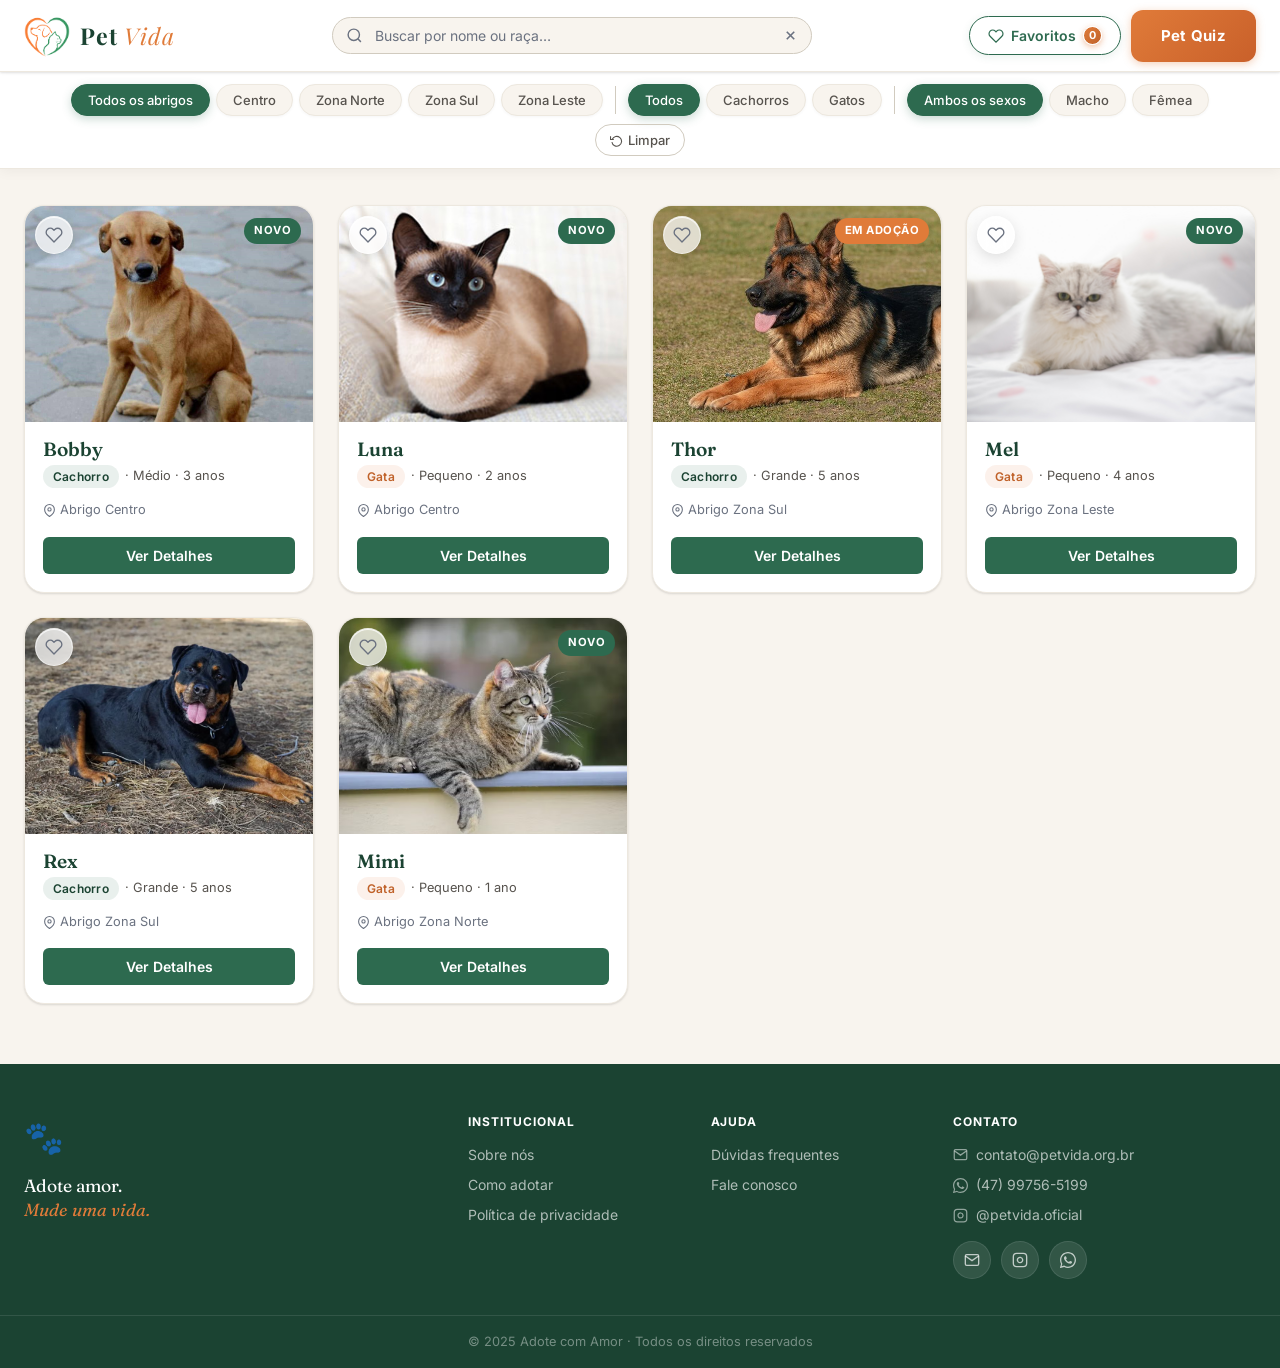
==== html/adocao.html @ cd633ea8 "Atualizações e melhorias" ====
<!DOCTYPE html>
<html lang="pt-BR">
<head>
  <meta charset="UTF-8">
  <meta name="viewport" content="width=device-width, initial-scale=1.0">
  <title>Adote com Amor — Pets disponíveis para adoção</title>
  <meta name="description" content="Encontre seu novo melhor amigo! Adote cães e gatos de todas as idades e raças. Transforme vidas com adoção responsável.">
  <meta name="keywords" content="adoção de pets, cachorros para adoção, gatos para adoção, adoção responsável, pet vida">
  <link rel="preconnect" href="https://fonts.googleapis.com">
  <link rel="preconnect" href="https://fonts.gstatic.com" crossorigin>
  <!-- [ALTERADO #1] Adicionada Playfair Display para o texto "Pet Vida" no header -->
  <link href="https://fonts.googleapis.com/css2?family=Fraunces:ital,wght@0,400;0,600;1,400&family=Inter:wght@400;500;600&family=Playfair+Display:ital,wght@0,400;0,700;1,400&display=swap" rel="stylesheet">
  <link rel="stylesheet" href="../css/adocao.css">
</head>
<body>

  <!-- ===== HEADER ===== -->
  <!-- [ALTERADO #1] Logo centralizada com texto "Pet Vida" em Playfair Display -->
  <header role="banner">
    <div class="header-inner">

      <!-- Logo + texto Pet Vida — bloco coeso centralizado -->
      <a href="index.html" class="logo" aria-label="Página inicial">
        <img src="../img/logo_petvida.png" alt="Pet Vida" class="logo-img">
        <!-- [ALTERADO #1] Texto Pet Vida com Playfair Display -->
        <span class="logo-text">Pet <em>Vida</em></span>
      </a>

      <!-- Campo de busca centralizado na navbar -->
      <div class="nav-busca-wrapper">
        <div class="nav-busca-inner">
          <label for="busca-pet" class="sr-only">Buscar pets por nome ou raça</label>
          <svg class="busca-icone" aria-hidden="true" viewBox="0 0 24 24" fill="none" stroke="currentColor" stroke-width="2"><circle cx="11" cy="11" r="8"/><line x1="21" y1="21" x2="16.65" y2="16.65"/></svg>
          <input type="search" id="busca-pet" placeholder="Buscar por nome ou raça…" autocomplete="off">
          <button class="busca-limpar" id="busca-limpar" aria-label="Limpar busca" hidden>
            <svg viewBox="0 0 24 24" fill="none" stroke="currentColor" stroke-width="2.5"><line x1="18" y1="6" x2="6" y2="18"/><line x1="6" y1="6" x2="18" y2="18"/></svg>
          </button>
        </div>
      </div>

      <!-- Botão hamburguer mobile -->
      <button class="nav-toggle" id="nav-toggle" aria-label="Abrir menu" aria-expanded="false" aria-controls="nav-acoes">
        <span></span><span></span><span></span>
      </button>

      <!-- Ações da nav -->
      <div class="nav-acoes" id="nav-acoes">
        <!-- [ALTERADO #4] Botão Favoritos agora é toggle inline (sem sidebar)
             [ALTERADO #7] Visual redesenhado: pill arredondada, sombra suave, hover com gradiente e badge com animação de "pop" -->
        <button class="btn-favoritos" id="btn-favoritos" aria-label="Mostrar apenas favoritos" aria-pressed="false">
          <!-- [ALTERADO #3] Ícone SVG moderno de coração -->
          <svg class="fav-icon-nav" aria-hidden="true" viewBox="0 0 24 24" fill="none" stroke="currentColor" stroke-width="1.8">
            <path d="M20.84 4.61a5.5 5.5 0 0 0-7.78 0L12 5.67l-1.06-1.06a5.5 5.5 0 0 0-7.78 7.78l1.06 1.06L12 21.23l7.78-7.78 1.06-1.06a5.5 5.5 0 0 0 0-7.78z"/>
          </svg>
          <span>Favoritos</span>
          <span class="favoritos-count" id="favoritos-count" hidden>0</span>
        </button>

        <!-- [ALTERADO #5] Botão Pet Quiz: sem ícone, mais "gordinho", agora é um link para quiz.html -->
        <a href="quiz.html" class="btn-cta" aria-label="Pet Quiz">
          Pet Quiz
        </a>
      </div>

    </div>
  </header>

  <!-- ===== BARRA DE FILTROS HORIZONTAL ===== -->
  <!-- [ALTERADO #2] Filtros completamente redesenhados — sem emojis, com ícones SVG e novos filtros Macho/Fêmea -->
  <div class="filtros-bar" id="filtros-bar" role="region" aria-label="Filtros de busca">
    <div class="filtros-bar-inner">

      <!-- Filtros por abrigo -->
      <div class="filtros-grupo" role="group" aria-label="Filtrar por abrigo">
        <button data-filtro-abrigo="todos" class="filtro-pill filtro-ativo" id="filtro-todos">
          Todos os abrigos
        </button>
        <button data-filtro-abrigo="centro" class="filtro-pill" id="filtro-centro">Centro</button>
        <button data-filtro-abrigo="norte" class="filtro-pill" id="filtro-norte">Zona Norte</button>
        <button data-filtro-abrigo="sul" class="filtro-pill" id="filtro-sul">Zona Sul</button>
        <button data-filtro-abrigo="leste" class="filtro-pill" id="filtro-leste">Zona Leste</button>
      </div>

      <!-- Separador -->
      <div class="filtros-separador" aria-hidden="true"></div>

      <!-- Filtros por tipo — [ALTERADO #2] sem emojis, ícones SVG -->
      <div class="filtros-grupo" role="group" aria-label="Filtrar por tipo de pet">
        <button data-filtro-tipo="todos" class="filtro-pill filtro-ativo" id="filtro-tipo-todos">
          Todos
        </button>
        <button data-filtro-tipo="cachorro" class="filtro-pill" id="filtro-cachorro">
          Cachorros
        </button>
        <button data-filtro-tipo="gato" class="filtro-pill" id="filtro-gato">
          Gatos
        </button>
      </div>

      <!-- Separador -->
      <div class="filtros-separador" aria-hidden="true"></div>

      <!-- [ALTERADO #2] Novos filtros: Macho e Fêmea -->
      <div class="filtros-grupo" role="group" aria-label="Filtrar por sexo">
        <button data-filtro-sexo="todos" class="filtro-pill filtro-pill--sexo filtro-ativo" id="filtro-sexo-todos">
          Ambos os sexos
        </button>
        <button data-filtro-sexo="macho" class="filtro-pill filtro-pill--sexo" id="filtro-macho">
          Macho
        </button>
        <button data-filtro-sexo="femea" class="filtro-pill filtro-pill--sexo" id="filtro-femea">
          Fêmea
        </button>
      </div>

      <!-- Botão limpar filtros -->
      <button class="filtro-limpar" id="btn-limpar-filtros" aria-label="Limpar todos os filtros">
        <svg viewBox="0 0 24 24" fill="none" stroke="currentColor" stroke-width="2"><polyline points="1 4 1 10 7 10"/><path d="M3.51 15a9 9 0 1 0 .49-4.87"/></svg>
        Limpar
      </button>

    </div>
  </div>

  <!-- ===== OVERLAY (para modal favoritos) — [ALTERADO #4] overlay não é mais usado para sidebar, mantido apenas por compatibilidade ===== -->
  <div class="overlay" id="overlay" role="presentation"></div>

  <!-- [ALTERADO #4] Modal de favoritos (sidebar) REMOVIDA da interface principal.
       O painel lateral foi mantido no HTML mas desativado visualmente — 
       o toggle agora filtra inline na grade principal. -->
  <div class="modal-favoritos" id="modal-favoritos" aria-label="Meus favoritos" aria-hidden="true" role="dialog" style="display:none">
    <div class="modal-fav-header">
      <h2>❤️ Meus Favoritos</h2>
      <button class="modal-fav-fechar" id="modal-fav-fechar" aria-label="Fechar painel de favoritos">
        <svg viewBox="0 0 24 24" fill="none" stroke="currentColor" stroke-width="2.5"><line x1="18" y1="6" x2="6" y2="18"/><line x1="6" y1="6" x2="18" y2="18"/></svg>
      </button>
    </div>
    <div class="modal-fav-body" id="modal-fav-body"></div>
    <div class="modal-fav-vazio" id="modal-fav-vazio" hidden>
      <div class="modal-fav-vazio-icone" aria-hidden="true">🐾</div>
      <p>Você ainda não adicionou nenhum pet aos favoritos.</p>
    </div>
  </div>

  <!-- ===== MAIN CONTENT ===== -->
  <main class="conteudo-principal" id="conteudo-principal" role="main">

    <!-- Lista de pets -->
    <div id="lista-pets">
      <div class="pets-container">

        <div class="sem-resultados" aria-live="polite">
          <div class="sem-resultados-icone" aria-hidden="true">🐾</div>
          <h2>Nenhum pet encontrado</h2>
          <p>Tente ajustar os filtros ou a busca.</p>
          <button class="btn-mostrar-todos" id="btn-mostrar-todos">Mostrar todos</button>
        </div>

        <!-- ===== PET: Bobby ===== -->
        <article
            class="pet-card cachorro centro"
            data-id="bobby_centro"
            data-nome="Bobby"
            data-tipo="Cachorro"
            data-raca="Vira-lata Caramelo"
            data-sexo="Macho"
            data-peso="12,5 kg"
            data-altura="45 cm"
            data-idade="3 anos"
            data-porte="Médio"
            data-vacinado="V8, Antirrábica, Vermífugo"
            data-castrado="Sim"
            data-deficiencia="Nenhuma"
            data-abrigo="centro"
            data-status="Disponível"
            data-descricao="Bobby é um cão cheio de energia e amor para dar. Adora brincar no parque e é muito companheiro. Ideal para famílias ativas!"
            data-fotos='["../static/Vira-lata-caramelo.jpg","../static/caramelo2.jpeg","../static/caramelo3.jpg"]'>
          <div class="card-img-wrapper">
            <div class="card-img-loader" aria-hidden="true"></div>
            <img src="../static/Vira-lata-caramelo.jpg" alt="Bobby, Vira-lata Caramelo" loading="lazy">
            <span class="badge novo">Novo</span>
            <!-- [ALTERADO #3] Botão coração com SVG moderno e efeito glassmorphism -->
            <button class="btn-fav-card" aria-label="Favoritar Bobby" data-id="bobby_centro">
              <svg class="heart-svg" viewBox="0 0 24 24" fill="none" stroke="currentColor" stroke-width="1.8" stroke-linecap="round" stroke-linejoin="round">
                <path d="M20.84 4.61a5.5 5.5 0 0 0-7.78 0L12 5.67l-1.06-1.06a5.5 5.5 0 0 0-7.78 7.78l1.06 1.06L12 21.23l7.78-7.78 1.06-1.06a5.5 5.5 0 0 0 0-7.78z"/>
              </svg>
            </button>
          </div>
          <div class="card-body">
            <h3 class="pet-nome">Bobby</h3>
            <p class="pet-info"><span class="tag-tipo tag-cachorro">Cachorro</span> · Médio · 3 anos</p>
            <p class="pet-localizacao">
              <svg aria-hidden="true" viewBox="0 0 24 24" fill="none" stroke="currentColor" stroke-width="2"><path d="M21 10c0 7-9 13-9 13s-9-6-9-13a9 9 0 0 1 18 0z"/><circle cx="12" cy="10" r="3"/></svg>
              Abrigo Centro
            </p>
            <button class="btn-detalhes" aria-label="Ver detalhes de Bobby">Ver Detalhes</button>
          </div>
        </article>

        <!-- ===== PET: Luna ===== -->
        <article
            class="pet-card gato centro"
            data-id="luna_centro"
            data-nome="Luna"
            data-tipo="Gata"
            data-raca="Siamês"
            data-sexo="Fêmea"
            data-peso="3,8 kg"
            data-altura="22 cm"
            data-idade="2 anos"
            data-porte="Pequeno"
            data-vacinado="V3, Antirrábica"
            data-castrado="Sim"
            data-deficiencia="Cegueira parcial no olho esquerdo"
            data-abrigo="centro"
            data-status="Disponível"
            data-descricao="Luna é uma gatinha tranquila e carinhosa, perfeita para apartamentos. Apesar da deficiência visual, adaptou-se muito bem e é extremamente independente."
            data-fotos='["../static/siames.jpg","../static/siames2.jpg","../static/Gato-siames-3.jpg"]'>
          <div class="card-img-wrapper">
            <div class="card-img-loader" aria-hidden="true"></div>
            <img src="../static/siames.jpg" alt="Luna, gata Siamês" loading="lazy">
            <span class="badge novo">Novo</span>
            <button class="btn-fav-card" aria-label="Favoritar Luna" data-id="luna_centro">
              <svg class="heart-svg" viewBox="0 0 24 24" fill="none" stroke="currentColor" stroke-width="1.8" stroke-linecap="round" stroke-linejoin="round">
                <path d="M20.84 4.61a5.5 5.5 0 0 0-7.78 0L12 5.67l-1.06-1.06a5.5 5.5 0 0 0-7.78 7.78l1.06 1.06L12 21.23l7.78-7.78 1.06-1.06a5.5 5.5 0 0 0 0-7.78z"/>
              </svg>
            </button>
          </div>
          <div class="card-body">
            <h3 class="pet-nome">Luna</h3>
            <p class="pet-info"><span class="tag-tipo tag-gato">Gata</span> · Pequeno · 2 anos</p>
            <p class="pet-localizacao">
              <svg aria-hidden="true" viewBox="0 0 24 24" fill="none" stroke="currentColor" stroke-width="2"><path d="M21 10c0 7-9 13-9 13s-9-6-9-13a9 9 0 0 1 18 0z"/><circle cx="12" cy="10" r="3"/></svg>
              Abrigo Centro
            </p>
            <button class="btn-detalhes" aria-label="Ver detalhes de Luna">Ver Detalhes</button>
          </div>
        </article>

        <!-- ===== PET: Thor ===== -->
        <article
            class="pet-card cachorro sul"
            data-id="thor_sul"
            data-nome="Thor"
            data-tipo="Cachorro"
            data-raca="Pastor Alemão"
            data-sexo="Macho"
            data-peso="28,0 kg"
            data-altura="60 cm"
            data-idade="5 anos"
            data-porte="Grande"
            data-vacinado="V10, Antirrábica, Giárdia"
            data-castrado="Sim"
            data-deficiencia="Problema auditivo leve"
            data-abrigo="sul"
            data-status="Em processo de adoção"
            data-descricao="Thor é leal, protetor e muito inteligente. Já conhece comandos básicos e adora atividades que desafiem sua mente. Ótimo para quem busca um companheiro fiel."
            data-fotos='["../static/pastor1.jpg","../static/pastor2.jpg","../static/pastor3.jpg"]'>
          <div class="card-img-wrapper">
            <div class="card-img-loader" aria-hidden="true"></div>
            <img src="../static/pastor1.jpg" alt="Thor, Pastor Alemão" loading="lazy">
            <span class="badge urgente">Em adoção</span>
            <button class="btn-fav-card" aria-label="Favoritar Thor" data-id="thor_sul">
              <svg class="heart-svg" viewBox="0 0 24 24" fill="none" stroke="currentColor" stroke-width="1.8" stroke-linecap="round" stroke-linejoin="round">
                <path d="M20.84 4.61a5.5 5.5 0 0 0-7.78 0L12 5.67l-1.06-1.06a5.5 5.5 0 0 0-7.78 7.78l1.06 1.06L12 21.23l7.78-7.78 1.06-1.06a5.5 5.5 0 0 0 0-7.78z"/>
              </svg>
            </button>
          </div>
          <div class="card-body">
            <h3 class="pet-nome">Thor</h3>
            <p class="pet-info"><span class="tag-tipo tag-cachorro">Cachorro</span> · Grande · 5 anos</p>
            <p class="pet-localizacao">
              <svg aria-hidden="true" viewBox="0 0 24 24" fill="none" stroke="currentColor" stroke-width="2"><path d="M21 10c0 7-9 13-9 13s-9-6-9-13a9 9 0 0 1 18 0z"/><circle cx="12" cy="10" r="3"/></svg>
              Abrigo Zona Sul
            </p>
            <button class="btn-detalhes" aria-label="Ver detalhes de Thor">Ver Detalhes</button>
          </div>
        </article>

        <!-- ===== PET: Mel ===== -->
        <article
            class="pet-card gato leste"
            data-id="mel_leste"
            data-nome="Mel"
            data-tipo="Gata"
            data-raca="Persa"
            data-sexo="Fêmea"
            data-peso="4,2 kg"
            data-altura="20 cm"
            data-idade="4 anos"
            data-porte="Pequeno"
            data-vacinado="V4, Antirrábica"
            data-castrado="Sim"
            data-deficiencia="Nenhuma"
            data-abrigo="leste"
            data-status="Disponível"
            data-descricao="Mel é uma gata tranquila e elegante, que adora carinho e sonecas aconchegantes. Ideal para um lar calmo e amoroso."
            data-fotos='["../static/persa1.jpg","../static/persa2.jpg","../static/persa3.jpg"]'>
          <div class="card-img-wrapper">
            <div class="card-img-loader" aria-hidden="true"></div>
            <img src="../static/persa1.jpg" alt="Mel, gata Persa" loading="lazy">
            <span class="badge novo">Novo</span>
            <button class="btn-fav-card" aria-label="Favoritar Mel" data-id="mel_leste">
              <svg class="heart-svg" viewBox="0 0 24 24" fill="none" stroke="currentColor" stroke-width="1.8" stroke-linecap="round" stroke-linejoin="round">
                <path d="M20.84 4.61a5.5 5.5 0 0 0-7.78 0L12 5.67l-1.06-1.06a5.5 5.5 0 0 0-7.78 7.78l1.06 1.06L12 21.23l7.78-7.78 1.06-1.06a5.5 5.5 0 0 0 0-7.78z"/>
              </svg>
            </button>
          </div>
          <div class="card-body">
            <h3 class="pet-nome">Mel</h3>
            <p class="pet-info"><span class="tag-tipo tag-gato">Gata</span> · Pequeno · 4 anos</p>
            <p class="pet-localizacao">
              <svg aria-hidden="true" viewBox="0 0 24 24" fill="none" stroke="currentColor" stroke-width="2"><path d="M21 10c0 7-9 13-9 13s-9-6-9-13a9 9 0 0 1 18 0z"/><circle cx="12" cy="10" r="3"/></svg>
              Abrigo Zona Leste
            </p>
            <button class="btn-detalhes" aria-label="Ver detalhes de Mel">Ver Detalhes</button>
          </div>
        </article>

        <!-- ===== PET: Rex ===== -->
        <article
            class="pet-card cachorro sul"
            data-id="rex_sul"
            data-nome="Rex"
            data-tipo="Cachorro"
            data-raca="Rottweiler"
            data-sexo="Macho"
            data-peso="38,5 kg"
            data-altura="65 cm"
            data-idade="5 anos"
            data-porte="Grande"
            data-vacinado="V10, Antirrábica, Giárdia"
            data-castrado="Sim"
            data-deficiencia="Nenhuma"
            data-abrigo="sul"
            data-status="Disponível"
            data-descricao="Rex é um gigante com coração de ouro! Protetor e muito leal, foi adestrado e tem ótimo comportamento. Ideal para quem busca um companheiro confiável e amoroso."
            data-fotos='["../static/Rottweiler.jpg.avif","../static/rottweiler2.jpg","../static/rottweiler3.jpg"]'>
          <div class="card-img-wrapper">
            <div class="card-img-loader" aria-hidden="true"></div>
            <img src="../static/Rottweiler.jpg.avif" alt="Rex, Rottweiler" loading="lazy">
            <button class="btn-fav-card" aria-label="Favoritar Rex" data-id="rex_sul">
              <svg class="heart-svg" viewBox="0 0 24 24" fill="none" stroke="currentColor" stroke-width="1.8" stroke-linecap="round" stroke-linejoin="round">
                <path d="M20.84 4.61a5.5 5.5 0 0 0-7.78 0L12 5.67l-1.06-1.06a5.5 5.5 0 0 0-7.78 7.78l1.06 1.06L12 21.23l7.78-7.78 1.06-1.06a5.5 5.5 0 0 0 0-7.78z"/>
              </svg>
            </button>
          </div>
          <div class="card-body">
            <h3 class="pet-nome">Rex</h3>
            <p class="pet-info"><span class="tag-tipo tag-cachorro">Cachorro</span> · Grande · 5 anos</p>
            <p class="pet-localizacao">
              <svg aria-hidden="true" viewBox="0 0 24 24" fill="none" stroke="currentColor" stroke-width="2"><path d="M21 10c0 7-9 13-9 13s-9-6-9-13a9 9 0 0 1 18 0z"/><circle cx="12" cy="10" r="3"/></svg>
              Abrigo Zona Sul
            </p>
            <button class="btn-detalhes" aria-label="Ver detalhes de Rex">Ver Detalhes</button>
          </div>
        </article>

        <!-- ===== PET: Mimi ===== -->
        <article
            class="pet-card gato norte"
            data-id="mimi_norte"
            data-nome="Mimi"
            data-tipo="Gata"
            data-raca="Vira-lata"
            data-sexo="Fêmea"
            data-peso="3,5 kg"
            data-altura="23 cm"
            data-idade="1 ano"
            data-porte="Pequeno"
            data-vacinado="V4, Antirrábica"
            data-castrado="Sim"
            data-deficiencia="Nenhuma"
            data-abrigo="norte"
            data-status="Disponível"
            data-descricao="Mimi é uma guerreira! É ágil, carinhosa e muito brincalhona. Se adapta facilmente a qualquer ambiente e conquista todos com seu ronronar."
            data-fotos='["../static/gato1.avif","../static/gato2.png","../static/gato3.jpg"]'>
          <div class="card-img-wrapper">
            <div class="card-img-loader" aria-hidden="true"></div>
            <img src="../static/gato1.avif" alt="Mimi, gata Vira-lata" loading="lazy">
            <span class="badge novo">Novo</span>
            <button class="btn-fav-card" aria-label="Favoritar Mimi" data-id="mimi_norte">
              <svg class="heart-svg" viewBox="0 0 24 24" fill="none" stroke="currentColor" stroke-width="1.8" stroke-linecap="round" stroke-linejoin="round">
                <path d="M20.84 4.61a5.5 5.5 0 0 0-7.78 0L12 5.67l-1.06-1.06a5.5 5.5 0 0 0-7.78 7.78l1.06 1.06L12 21.23l7.78-7.78 1.06-1.06a5.5 5.5 0 0 0 0-7.78z"/>
              </svg>
            </button>
          </div>
          <div class="card-body">
            <h3 class="pet-nome">Mimi</h3>
            <p class="pet-info"><span class="tag-tipo tag-gato">Gata</span> · Pequeno · 1 ano</p>
            <p class="pet-localizacao">
              <svg aria-hidden="true" viewBox="0 0 24 24" fill="none" stroke="currentColor" stroke-width="2"><path d="M21 10c0 7-9 13-9 13s-9-6-9-13a9 9 0 0 1 18 0z"/><circle cx="12" cy="10" r="3"/></svg>
              Abrigo Zona Norte
            </p>
            <button class="btn-detalhes" aria-label="Ver detalhes de Mimi">Ver Detalhes</button>
          </div>
        </article>

      </div><!-- /pets-container -->
    </div><!-- /lista-pets -->
  </main>

  <!-- ===== FOOTER ===== -->
  <!-- [ALTERADO #6] Links redirecionam para index.html; ícones de contato atualizados -->
  <footer role="contentinfo">
    <div class="footer-inner">
      <div class="footer-marca">
        <span class="logo-icon" aria-hidden="true">🐾</span>
        <p class="footer-slogan">Adote amor.<br><em>Mude uma vida.</em></p>
      </div>
      <div class="footer-links">
        <h4>Institucional</h4>
        <!-- [ALTERADO #6] Todos redirecionam para index.html -->
        <a href="index.html">Sobre nós</a>
        <a href="index.html">Como adotar</a>
        <a href="index.html">Política de privacidade</a>
      </div>
      <div class="footer-links">
        <h4>Ajuda</h4>
        <a href="index.html">Dúvidas frequentes</a>
        <a href="mailto:contato@petvida.org.br">Fale conosco</a>
      </div>
      <!-- [ALTERADO #6] Seção de contato com WhatsApp, Email e Instagram -->
      <div class="footer-contato">
        <h4>Contato</h4>
        <a href="mailto:contato@petvida.org.br" class="footer-contato-link">
          <svg viewBox="0 0 24 24" fill="none" stroke="currentColor" stroke-width="2"><path d="M4 4h16c1.1 0 2 .9 2 2v12c0 1.1-.9 2-2 2H4c-1.1 0-2-.9-2-2V6c0-1.1.9-2 2-2z"/><polyline points="22,6 12,13 2,6"/></svg>
          contato@petvida.org.br
        </a>
        <a href="tel:+554799756519" class="footer-contato-link">
          <!-- [ALTERADO #6] Ícone WhatsApp mantido -->
          <svg viewBox="0 0 24 24" fill="currentColor"><path d="M17.472 14.382c-.297-.149-1.758-.867-2.03-.967-.273-.099-.471-.148-.67.15-.197.297-.767.966-.94 1.164-.173.199-.347.223-.644.075-.297-.15-1.255-.463-2.39-1.475-.883-.788-1.48-1.761-1.653-2.059-.173-.297-.018-.458.13-.606.134-.133.298-.347.446-.52.149-.174.198-.298.298-.497.099-.198.05-.371-.025-.52-.075-.149-.669-1.612-.916-2.207-.242-.579-.487-.5-.669-.51-.173-.008-.371-.01-.57-.01-.198 0-.52.074-.792.372-.272.297-1.04 1.016-1.04 2.479 0 1.462 1.065 2.875 1.213 3.074.149.198 2.096 3.2 5.077 4.487.709.306 1.262.489 1.694.625.712.227 1.36.195 1.871.118.571-.085 1.758-.719 2.006-1.413.248-.694.248-1.289.173-1.413-.074-.124-.272-.198-.57-.347z"/><path d="M12 0C5.373 0 0 5.373 0 12c0 2.124.557 4.118 1.532 5.851L.057 23.428a.5.5 0 0 0 .614.614l5.594-1.464A11.945 11.945 0 0 0 12 24c6.627 0 12-5.373 12-12S18.627 0 12 0zm0 22c-1.907 0-3.693-.507-5.234-1.39l-.376-.219-3.892 1.02 1.038-3.786-.233-.391A9.937 9.937 0 0 1 2 12C2 6.477 6.477 2 12 2s10 4.477 10 10-4.477 10-10 10z"/></svg>
          (47) 99756-5199
        </a>
        <!-- [ALTERADO #6] Instagram adicionado explicitamente -->
        <a href="#" class="footer-contato-link">
          <svg viewBox="0 0 24 24" fill="none" stroke="currentColor" stroke-width="2"><rect x="2" y="2" width="20" height="20" rx="5" ry="5"/><path d="M16 11.37A4 4 0 1 1 12.63 8 4 4 0 0 1 16 11.37z"/><line x1="17.5" y1="6.5" x2="17.51" y2="6.5"/></svg>
          @petvida.oficial
        </a>
        <!-- [ALTERADO #6] Ícones sociais: Email, Instagram, WhatsApp (Facebook removido) -->
        <div class="footer-social">
          <a href="mailto:contato@petvida.org.br" aria-label="Email">
            <svg viewBox="0 0 24 24" fill="none" stroke="currentColor" stroke-width="2"><path d="M4 4h16c1.1 0 2 .9 2 2v12c0 1.1-.9 2-2 2H4c-1.1 0-2-.9-2-2V6c0-1.1.9-2 2-2z"/><polyline points="22,6 12,13 2,6"/></svg>
          </a>
          <a href="#" aria-label="Instagram">
            <svg viewBox="0 0 24 24" fill="none" stroke="currentColor" stroke-width="2"><rect x="2" y="2" width="20" height="20" rx="5" ry="5"/><path d="M16 11.37A4 4 0 1 1 12.63 8 4 4 0 0 1 16 11.37z"/><line x1="17.5" y1="6.5" x2="17.51" y2="6.5"/></svg>
          </a>
          <a href="tel:+554799756519" aria-label="WhatsApp">
            <svg viewBox="0 0 24 24" fill="currentColor"><path d="M17.472 14.382c-.297-.149-1.758-.867-2.03-.967-.273-.099-.471-.148-.67.15-.197.297-.767.966-.94 1.164-.173.199-.347.223-.644.075-.297-.15-1.255-.463-2.39-1.475-.883-.788-1.48-1.761-1.653-2.059-.173-.297-.018-.458.13-.606.134-.133.298-.347.446-.52.149-.174.198-.298.298-.497.099-.198.05-.371-.025-.52-.075-.149-.669-1.612-.916-2.207-.242-.579-.487-.5-.669-.51-.173-.008-.371-.01-.57-.01-.198 0-.52.074-.792.372-.272.297-1.04 1.016-1.04 2.479 0 1.462 1.065 2.875 1.213 3.074.149.198 2.096 3.2 5.077 4.487.709.306 1.262.489 1.694.625.712.227 1.36.195 1.871.118.571-.085 1.758-.719 2.006-1.413.248-.694.248-1.289.173-1.413-.074-.124-.272-.198-.57-.347z"/><path d="M12 0C5.373 0 0 5.373 0 12c0 2.124.557 4.118 1.532 5.851L.057 23.428a.5.5 0 0 0 .614.614l5.594-1.464A11.945 11.945 0 0 0 12 24c6.627 0 12-5.373 12-12S18.627 0 12 0zm0 22c-1.907 0-3.693-.507-5.234-1.39l-.376-.219-3.892 1.02 1.038-3.786-.233-.391A9.937 9.937 0 0 1 2 12C2 6.477 6.477 2 12 2s10 4.477 10 10-4.477 10-10 10z"/></svg>
          </a>
        </div>
      </div>
    </div>
    <div class="footer-bottom">
      <p>© 2025 Adote com Amor · Todos os direitos reservados</p>
    </div>
  </footer>

  <!-- ===== TELA DE DETALHES DO PET ===== -->
  <section id="detalhes-pet" aria-label="Detalhes do pet" aria-hidden="true">
    <div class="detalhes-topo">
      <button class="btn-voltar-det" id="btn-voltar-det" aria-label="Voltar para lista de pets">
        <svg viewBox="0 0 24 24" fill="none" stroke="currentColor" stroke-width="2.5"><polyline points="15 18 9 12 15 6"/></svg>
        Voltar
      </button>
    </div>

    <div class="detalhes-container">
      <div class="carrossel-col">
        <div class="carrossel-container">
          <div class="carrossel-imagens" id="carrossel-imagens" role="img" aria-label="Fotos do pet"></div>
          <button class="carrossel-btn carrossel-prev" id="btn-anterior" aria-label="Foto anterior">
            <svg viewBox="0 0 24 24" fill="none" stroke="currentColor" stroke-width="2.5"><polyline points="15 18 9 12 15 6"/></svg>
          </button>
          <button class="carrossel-btn carrossel-next" id="btn-proximo" aria-label="Próxima foto">
            <svg viewBox="0 0 24 24" fill="none" stroke="currentColor" stroke-width="2.5"><polyline points="9 18 15 12 9 6"/></svg>
          </button>
          <div class="carrossel-indicadores" id="carrossel-indicadores" role="tablist" aria-label="Navegar entre fotos"></div>
        </div>
      </div>

      <div class="info-col">
        <div class="info-pet">
          <h2 id="detalhes-nome" class="det-nome"></h2>
          <p class="det-status-line"><span id="detalhes-status" class="det-status-badge"></span></p>
          <div class="info-grid">
            <div class="info-item"><span class="info-label">Tipo</span><span class="info-valor" id="detalhes-tipo"></span></div>
            <div class="info-item"><span class="info-label">Raça</span><span class="info-valor" id="detalhes-raca"></span></div>
            <div class="info-item"><span class="info-label">Sexo</span><span class="info-valor" id="detalhes-sexo"></span></div>
            <div class="info-item"><span class="info-label">Idade</span><span class="info-valor" id="detalhes-idade"></span></div>
            <div class="info-item"><span class="info-label">Porte</span><span class="info-valor" id="detalhes-porte"></span></div>
            <div class="info-item"><span class="info-label">Peso</span><span class="info-valor" id="detalhes-peso"></span></div>
            <div class="info-item"><span class="info-label">Altura</span><span class="info-valor" id="detalhes-altura"></span></div>
            <div class="info-item"><span class="info-label">Vacinado</span><span class="info-valor" id="detalhes-vacinado"></span></div>
            <div class="info-item"><span class="info-label">Castrado</span><span class="info-valor" id="detalhes-castrado"></span></div>
            <div class="info-item"><span class="info-label">Deficiência</span><span class="info-valor" id="detalhes-deficiencia"></span></div>
            <div class="info-item info-item--wide"><span class="info-label">Localização</span><span class="info-valor" id="detalhes-localizacao"></span></div>
          </div>
          <div class="descricao-pet">
            <h3>Sobre</h3>
            <p id="detalhes-descricao"></p>
          </div>
          <div class="acoes-pet">
            <button class="btn-adotar" id="btn-adotar-det">
              <svg viewBox="0 0 24 24" fill="none" stroke="currentColor" stroke-width="2"><path d="M20.84 4.61a5.5 5.5 0 0 0-7.78 0L12 5.67l-1.06-1.06a5.5 5.5 0 0 0-7.78 7.78l1.06 1.06L12 21.23l7.78-7.78 1.06-1.06a5.5 5.5 0 0 0 0-7.78z"/></svg>
              Quero adotar
            </button>
          </div>
        </div>
      </div>
    </div>
  </section>

  <!-- ===== MODAL CONFIRMAÇÃO ===== -->
  <div id="modal-bg" class="modal-bg" role="dialog" aria-modal="true" aria-labelledby="modal-titulo" aria-hidden="true">
    <div class="modal" id="modal-confirmacao">
      <button class="modal-fechar" id="modal-fechar-1" aria-label="Fechar">
        <svg viewBox="0 0 24 24" fill="none" stroke="currentColor" stroke-width="2.5"><line x1="18" y1="6" x2="6" y2="18"/><line x1="6" y1="6" x2="18" y2="18"/></svg>
      </button>
      <div class="modal-icone" aria-hidden="true">🐾</div>
      <h3 id="modal-titulo">Confirmar interesse</h3>
      <p>Você escolheu adotar este pet. Confirmar?</p>
      <div class="info-adocao" id="info-adocao"></div>
      <div class="modal-acoes">
        <button class="btn-sim" id="btn-confirmar-adocao">Sim, quero adotar!</button>
        <button class="btn-nao" id="btn-cancelar-modal">Cancelar</button>
      </div>
    </div>
  </div>

  <!-- ===== MODAL FINAL ===== -->
  <div id="modal-final-bg" class="modal-bg" role="dialog" aria-modal="true" aria-labelledby="modal-final-titulo" aria-hidden="true">
    <div class="modal modal--sucesso" id="modal-final">
      <button class="modal-fechar" id="modal-fechar-2" aria-label="Fechar">
        <svg viewBox="0 0 24 24" fill="none" stroke="currentColor" stroke-width="2.5"><line x1="18" y1="6" x2="6" y2="18"/><line x1="6" y1="6" x2="18" y2="18"/></svg>
      </button>
      <div class="modal-icone sucesso-icone" aria-hidden="true">🎉</div>
      <h3 id="modal-final-titulo">Interesse registrado!</h3>
      <p>Sua solicitação foi enviada com sucesso.</p>
      <div class="info-adocao" id="info-final"></div>
      <p class="modal-nota">Nossa equipe entrará em contato em até 48 horas para confirmar os detalhes.</p>
      <div class="modal-acoes">
        <button class="btn-sim" id="btn-fechar-final">Entendi, obrigado!</button>
      </div>
    </div>
  </div>

  <script src="../js/adocao.js"></script>
</body>
</html>
---- css/adocao.css ----
/* ============================================================
   ADOTE COM AMOR — adocao.css
   Paleta: Verde musgo (#2D6A4F) · Bege quente (#F8F4EE)
           Laranja acolhedor (#E07B39) · Cinza suave (#F0EDE8)
   Fontes: Fraunces + Playfair Display (display) · Inter (corpo/UI)
   ============================================================ */

/* ── Reset & Custom Properties ─────────────────────────────── */
*, *::before, *::after { box-sizing: border-box; margin: 0; padding: 0; }

:root {
  --verde:        #2D6A4F;
  --verde-esc:    #1B4332;
  --verde-claro:  #52B788;
  --laranja:      #E07B39;
  --laranja-esc:  #C0622A;
  --bege:         #F8F4EE;
  --bege-esc:     #EDE8DF;
  --cinza:        #6B7280;
  --cinza-claro:  #D1CBBF;
  --branco:       #FFFFFF;
  --texto:        #1C1917;
  --texto-leve:   #57534E;

  --radius-sm:    6px;
  --radius:       12px;
  --radius-lg:    20px;
  --radius-xl:    28px;

  --shadow-sm:    0 1px 3px rgba(0,0,0,.08), 0 1px 2px rgba(0,0,0,.06);
  --shadow:       0 4px 16px rgba(0,0,0,.08);
  --shadow-lg:    0 12px 40px rgba(0,0,0,.12);

  --transition:   all .25s cubic-bezier(.4,0,.2,1);

  --header-h:     72px;
  --filtros-h:    56px;
}

html { scroll-behavior: smooth; }

body {
  font-family: 'Inter', system-ui, sans-serif;
  background-color: var(--bege);
  color: var(--texto);
  line-height: 1.6;
  -webkit-font-smoothing: antialiased;
}

/* ── Acessibilidade ─────────────────────────────────────────── */
.sr-only {
  position: absolute; width: 1px; height: 1px;
  padding: 0; margin: -1px; overflow: hidden;
  clip: rect(0,0,0,0); white-space: nowrap; border: 0;
}

:focus-visible {
  outline: 2px solid var(--laranja);
  outline-offset: 3px;
  border-radius: 4px;
}

/* ── Header ─────────────────────────────────────────────────── */
header {
  position: sticky;
  top: 0;
  z-index: 900;
  background: var(--branco);
  border-bottom: 1px solid var(--bege-esc);
  box-shadow: var(--shadow-sm);
  height: var(--header-h);
}

.header-inner {
  max-width: 1280px;
  margin: 0 auto;
  padding: 0 24px;
  height: 100%;
  display: flex;
  align-items: center;
  gap: 16px;
}

/* ── [ALTERADO #1] Logo com texto Pet Vida em Playfair Display ── */
.logo {
  display: flex;
  align-items: center;
  gap: 10px;
  text-decoration: none;
  flex-shrink: 0;
}

.logo-img {
  height: 46px;
  width: auto;
  display: block;
}

/* [ALTERADO #1] Texto "Pet Vida" com Playfair Display, elegante */
.logo-text {
  font-family: 'Playfair Display', 'Georgia', serif;
  font-size: 1.45rem;
  font-weight: 700;
  color: var(--verde-esc);
  letter-spacing: .04em;
  line-height: 1;
  white-space: nowrap;
}

.logo-text em {
  font-style: italic;
  color: var(--laranja);
  font-weight: 400;
}

/* ── Busca na Navbar ────────────────────────────────────────── */
.nav-busca-wrapper {
  flex: 1;
  max-width: 480px;
  margin: 0 auto;
}

.nav-busca-inner {
  position: relative;
  display: flex;
  align-items: center;
}

.busca-icone {
  position: absolute;
  left: 14px;
  width: 17px;
  height: 17px;
  color: var(--cinza);
  pointer-events: none;
  flex-shrink: 0;
}

#busca-pet {
  width: 100%;
  padding: 9px 40px 9px 42px;
  border: 1.5px solid var(--cinza-claro);
  border-radius: 999px;
  font-family: 'Inter', sans-serif;
  font-size: .875rem;
  background: var(--bege);
  color: var(--texto);
  transition: var(--transition);
}

#busca-pet::placeholder { color: var(--cinza); }

#busca-pet:focus {
  outline: none;
  border-color: var(--verde);
  background: var(--branco);
  box-shadow: 0 0 0 3px rgba(45,106,79,.12);
}

.busca-limpar {
  position: absolute;
  right: 10px;
  background: none;
  border: none;
  cursor: pointer;
  color: var(--cinza);
  padding: 4px;
  border-radius: 50%;
  display: flex;
  transition: var(--transition);
}

.busca-limpar svg { width: 15px; height: 15px; }
.busca-limpar:hover { color: var(--texto); background: var(--bege-esc); }

/* ── Ações da Navbar ─────────────────────────────────────────── */
.nav-acoes {
  display: flex;
  align-items: center;
  gap: 10px;
  flex-shrink: 0;
}

/* [ALTERADO #7] Botão Favoritos — redesenho moderno: pill arredondada, sombra suave,
   hover com gradiente elegante. Mantém toggle inline (sem sidebar) */
.btn-favoritos {
  display: flex;
  align-items: center;
  gap: 7px;
  background: var(--branco);
  color: var(--verde);
  border: 1.5px solid var(--verde);
  padding: 9px 18px;
  border-radius: 999px;
  font-family: 'Inter', sans-serif;
  font-size: .875rem;
  font-weight: 600;
  cursor: pointer;
  white-space: nowrap;
  transition: var(--transition);
  position: relative;
  box-shadow: 0 2px 8px rgba(45,106,79,.1);
}

.btn-favoritos .fav-icon-nav {
  width: 16px;
  height: 16px;
  flex-shrink: 0;
  transition: fill .25s ease, stroke .25s ease;
}

.btn-favoritos:hover {
  background: linear-gradient(135deg, var(--verde) 0%, var(--verde-esc) 100%);
  color: var(--branco);
  border-color: var(--verde-esc);
  transform: translateY(-2px);
  box-shadow: 0 6px 18px rgba(45,106,79,.3);
}

.btn-favoritos:hover .fav-icon-nav { stroke: var(--branco); }

/* Estado ativo do toggle Favoritos */
.btn-favoritos.ativo {
  background: linear-gradient(135deg, var(--verde) 0%, var(--verde-esc) 100%);
  color: var(--branco);
  border-color: var(--verde-esc);
  box-shadow: 0 4px 14px rgba(45,106,79,.3);
}

.btn-favoritos.ativo .fav-icon-nav {
  fill: var(--branco);
  stroke: var(--branco);
}

/* [ALTERADO #7] Counter badge — gradiente laranja + animação de "pop" ao atualizar */
.favoritos-count {
  background: linear-gradient(135deg, var(--laranja) 0%, var(--laranja-esc) 100%);
  color: var(--branco);
  font-size: .68rem;
  font-weight: 700;
  min-width: 19px;
  height: 19px;
  border-radius: 999px;
  display: inline-flex;
  align-items: center;
  justify-content: center;
  padding: 0 5px;
  line-height: 1;
  box-shadow: 0 2px 6px rgba(224,123,57,.45);
  border: 1.5px solid var(--branco);
}

/* [ALTERADO #7] Animação sutil de "pop" quando o contador muda (favoritar/desfavoritar) */
@keyframes favCountPop {
  0%   { transform: scale(1); }
  40%  { transform: scale(1.35); }
  100% { transform: scale(1); }
}

.favoritos-count.pop {
  animation: favCountPop .35s cubic-bezier(.34,1.56,.64,1) both;
}

/* [ALTERADO #5] Botão Pet Quiz — sem ícone, mais "gordinho" (padding generoso), gradiente, hover suave */
.btn-cta {
  display: flex;
  align-items: center;
  justify-content: center;
  gap: 8px;
  background: linear-gradient(135deg, var(--laranja) 0%, #c9602a 100%);
  color: var(--branco);
  padding: 14px 30px;
  border-radius: var(--radius);
  font-family: 'Inter', sans-serif;
  font-size: .9375rem;
  font-weight: 700;
  text-decoration: none;
  white-space: nowrap;
  transition: var(--transition);
  flex-shrink: 0;
  border: none;
  cursor: pointer;
  letter-spacing: .02em;
  box-shadow: 0 2px 8px rgba(224,123,57,.35);
}

.btn-cta:hover {
  background: linear-gradient(135deg, #d4752f 0%, var(--laranja-esc) 100%);
  transform: translateY(-2px);
  box-shadow: 0 6px 18px rgba(224,123,57,.45);
}

/* Hamburguer (mobile) */
.nav-toggle {
  display: none;
  flex-direction: column;
  gap: 5px;
  background: none;
  border: none;
  cursor: pointer;
  padding: 4px;
  margin-left: auto;
  flex-shrink: 0;
}

.nav-toggle span {
  display: block;
  width: 22px;
  height: 2px;
  background: var(--texto);
  border-radius: 2px;
  transition: var(--transition);
}

/* ── [ALTERADO #2] Barra de Filtros — redesenhada, sem emojis, pill-style premium ── */
.filtros-bar {
  position: sticky;
  top: var(--header-h);
  z-index: 800;
  background: var(--branco);
  border-bottom: 1px solid var(--bege-esc);
  box-shadow: 0 2px 12px rgba(0,0,0,.05);
}

.filtros-bar-inner {
  max-width: 1280px;
  margin: 0 auto;
  padding: 12px 24px;
  display: flex;
  flex-wrap: wrap;
  align-items: center;
  justify-content: center;
  gap: 8px;
}

.filtros-grupo {
  display: flex;
  flex-wrap: wrap;
  gap: 6px;
  align-items: center;
}

/* [ALTERADO #2] Pills redesenhadas — modernas, sofisticadas, sem emojis */
.filtro-pill {
  display: inline-flex;
  align-items: center;
  gap: 6px;
  background: var(--bege);
  color: var(--texto-leve);
  border: 1.5px solid var(--bege-esc);
  border-radius: 999px;
  padding: 7px 16px;
  cursor: pointer;
  font-family: 'Inter', sans-serif;
  font-size: .8125rem;
  font-weight: 500;
  transition: var(--transition);
  white-space: nowrap;
  box-shadow: 0 1px 3px rgba(0,0,0,.04);
}

.filtro-pill:hover {
  background: var(--branco);
  color: var(--verde);
  border-color: var(--verde-claro);
  box-shadow: 0 3px 10px rgba(45,106,79,.12);
  transform: translateY(-1px);
}

.filtro-pill.filtro-ativo {
  background: var(--verde);
  color: var(--branco);
  border-color: var(--verde);
  box-shadow: 0 3px 10px rgba(45,106,79,.25);
}

/* Ícone dentro das pills */
.pill-icon {
  width: 13px;
  height: 13px;
  flex-shrink: 0;
}

/* Separador visual entre grupos */
.filtros-separador {
  width: 1px;
  height: 28px;
  background: var(--cinza-claro);
  flex-shrink: 0;
  margin: 0 4px;
}

/* Botão limpar filtros */
.filtro-limpar {
  display: flex;
  align-items: center;
  gap: 5px;
  background: none;
  border: 1.5px solid var(--cinza-claro);
  color: var(--texto-leve);
  border-radius: 999px;
  padding: 7px 14px;
  cursor: pointer;
  font-family: 'Inter', sans-serif;
  font-size: .8125rem;
  font-weight: 500;
  transition: var(--transition);
  white-space: nowrap;
}

.filtro-limpar svg { width: 13px; height: 13px; }
.filtro-limpar:hover { border-color: var(--laranja); color: var(--laranja); }

/* Tags de tipo nos cards — sem emoji */
.tag-tipo {
  padding: 2px 10px;
  border-radius: 999px;
  font-weight: 600;
  font-size: .75rem;
  letter-spacing: .02em;
}

.tag-cachorro {
  background: rgba(45,106,79,.1);
  color: var(--verde-esc);
}

.tag-gato {
  background: rgba(224,123,57,.1);
  color: var(--laranja-esc);
}

/* ── Overlay ─────────────────────────────────────────────────── */
.overlay {
  position: fixed;
  inset: 0;
  background: rgba(0,0,0,.4);
  backdrop-filter: blur(2px);
  z-index: 980;
  opacity: 0;
  pointer-events: none;
  transition: opacity .3s ease;
}

.overlay.mostrar { opacity: 1; pointer-events: auto; }

/* ── Modal de Favoritos (sidebar) — desativado visualmente pelo #4 ── */
.modal-favoritos {
  display: none !important;
}

/* ── [ALTERADO #3] Botão coração nos cards — SVG moderno + glassmorphism ── */
.btn-fav-card {
  position: absolute;
  top: 10px;
  left: 10px;
  z-index: 3;
  width: 38px;
  height: 38px;
  /* Glassmorphism */
  background: rgba(255, 255, 255, 0.72);
  backdrop-filter: blur(8px);
  -webkit-backdrop-filter: blur(8px);
  border: 1px solid rgba(255, 255, 255, 0.5);
  border-radius: 50%;
  cursor: pointer;
  display: flex;
  align-items: center;
  justify-content: center;
  box-shadow: 0 4px 14px rgba(0, 0, 0, 0.12), inset 0 1px 0 rgba(255,255,255,.8);
  transition: transform .2s cubic-bezier(.34,1.56,.64,1), box-shadow .25s ease, background .25s ease;
  padding: 0;
}

.btn-fav-card .heart-svg {
  width: 18px;
  height: 18px;
  stroke: var(--cinza);
  fill: none;
  transition: fill .25s ease, stroke .25s ease, transform .25s ease;
  display: block;
}

.btn-fav-card:hover {
  transform: scale(1.12);
  box-shadow: 0 6px 20px rgba(0,0,0,.18);
  background: rgba(255,255,255,.92);
}

.btn-fav-card:hover .heart-svg {
  stroke: #e53e3e;
}

/* [ALTERADO #3] Animação bounce ao clicar */
@keyframes heartBeat {
  0%   { transform: scale(1); }
  30%  { transform: scale(1.35); }
  60%  { transform: scale(.9); }
  100% { transform: scale(1); }
}

.btn-fav-card.clicado {
  animation: heartBeat .45s cubic-bezier(.36,.07,.19,.97) both;
}

/* Estado favoritado */
.btn-fav-card.favoritado {
  background: rgba(254, 226, 226, 0.82);
  border-color: rgba(229, 62, 62, 0.3);
  box-shadow: 0 4px 14px rgba(229,62,62,.2), inset 0 1px 0 rgba(255,255,255,.7);
}

.btn-fav-card.favoritado .heart-svg {
  fill: #e53e3e;
  stroke: #e53e3e;
}

/* ── Lista de Pets ───────────────────────────────────────────── */
#lista-pets {
  max-width: 1280px;
  margin: 0 auto;
  padding: 36px 24px 60px;
}

.pets-container {
  display: grid;
  grid-template-columns: repeat(auto-fill, minmax(230px, 1fr));
  gap: 24px;
}

/* ── Card de Pet ─────────────────────────────────────────────── */
.pet-card {
  background: var(--branco);
  border-radius: var(--radius-lg);
  overflow: hidden;
  box-shadow: var(--shadow-sm);
  border: 1px solid var(--bege-esc);
  transition: var(--transition);
  display: flex;
  flex-direction: column;
  position: relative;
}

.pet-card:hover {
  transform: translateY(-6px) rotate(.4deg);
  box-shadow: var(--shadow-lg);
  border-color: var(--cinza-claro);
}

/* Imagem */
.card-img-wrapper {
  position: relative;
  width: 100%;
  aspect-ratio: 4/3;
  background: var(--bege-esc);
  overflow: hidden;
}

.card-img-loader {
  position: absolute;
  inset: 0;
  display: flex;
  align-items: center;
  justify-content: center;
  background: var(--bege-esc);
}

.card-img-loader::after {
  content: '';
  width: 28px;
  height: 28px;
  border: 3px solid var(--cinza-claro);
  border-top-color: var(--verde);
  border-radius: 50%;
  animation: spin .8s linear infinite;
}

@keyframes spin { to { transform: rotate(360deg); } }

.pet-card img {
  width: 100%;
  height: 100%;
  object-fit: cover;
  display: block;
  transition: transform .4s ease;
  position: relative;
  z-index: 1;
}

.pet-card:hover img { transform: scale(1.04); }

/* Badges */
.badge {
  position: absolute;
  top: 12px;
  right: 12px;
  z-index: 2;
  padding: 4px 10px;
  border-radius: 999px;
  font-size: .7rem;
  font-weight: 700;
  letter-spacing: .04em;
  text-transform: uppercase;
}

.badge.novo    { background: var(--verde);   color: var(--branco); }
.badge.urgente { background: var(--laranja); color: var(--branco); }

/* Card body */
.card-body {
  padding: 16px 18px 18px;
  display: flex;
  flex-direction: column;
  flex: 1;
  gap: 4px;
}

.pet-nome {
  font-family: 'Fraunces', serif;
  font-size: 1.2rem;
  font-weight: 600;
  color: var(--verde-esc);
  line-height: 1.2;
}

.pet-info {
  font-size: .8rem;
  color: var(--texto-leve);
  display: flex;
  align-items: center;
  gap: 6px;
}

.pet-localizacao {
  display: flex;
  align-items: center;
  gap: 4px;
  font-size: .8rem;
  color: var(--cinza);
  margin-top: auto;
  padding-top: 8px;
}

.pet-localizacao svg { width: 13px; height: 13px; flex-shrink: 0; }

.btn-detalhes {
  margin-top: 12px;
  background: var(--verde);
  color: var(--branco);
  border: none;
  border-radius: var(--radius-sm);
  padding: 10px 14px;
  font-family: 'Inter', sans-serif;
  font-size: .875rem;
  font-weight: 600;
  cursor: pointer;
  transition: var(--transition);
  width: 100%;
}

.btn-detalhes:hover { background: var(--verde-esc); transform: translateY(-1px); }

/* ── Sem resultados ──────────────────────────────────────────── */
.sem-resultados {
  grid-column: 1 / -1;
  display: none;
  flex-direction: column;
  align-items: center;
  justify-content: center;
  padding: 60px 20px;
  text-align: center;
  gap: 12px;
}

.sem-resultados-icone { font-size: 3rem; opacity: .3; }

.sem-resultados h2 {
  font-family: 'Fraunces', serif;
  font-size: 1.4rem;
  color: var(--verde-esc);
}

.sem-resultados p { color: var(--cinza); }

.btn-mostrar-todos {
  margin-top: 8px;
  background: var(--laranja);
  color: var(--branco);
  border: none;
  border-radius: var(--radius-sm);
  padding: 10px 24px;
  font-weight: 600;
  cursor: pointer;
  transition: var(--transition);
}

.btn-mostrar-todos:hover { background: var(--laranja-esc); }

/* ── [ALTERADO #6] Footer ─────────────────────────────────────── */
footer {
  background: var(--verde-esc);
  color: rgba(255,255,255,.8);
}

.footer-inner {
  max-width: 1280px;
  margin: 0 auto;
  padding: 48px 24px 36px;
  display: grid;
  grid-template-columns: 2fr 1fr 1fr 1.5fr;
  gap: 40px;
}

.footer-marca { display: flex; flex-direction: column; gap: 10px; }
.footer-marca .logo-icon { font-size: 2rem; }

.footer-slogan {
  font-family: 'Fraunces', serif;
  font-size: 1.1rem;
  color: var(--branco);
  line-height: 1.4;
}

.footer-slogan em { color: var(--laranja); font-style: italic; }

.footer-links { display: flex; flex-direction: column; gap: 8px; }

.footer-links h4,
.footer-contato h4 {
  font-size: .75rem;
  font-weight: 700;
  text-transform: uppercase;
  letter-spacing: .08em;
  color: var(--branco);
  margin-bottom: 4px;
}

.footer-links a,
.footer-contato a {
  font-size: .875rem;
  color: rgba(255,255,255,.65);
  text-decoration: none;
  transition: color .2s;
}

.footer-links a:hover,
.footer-contato a:hover { color: var(--branco); }

/* [ALTERADO #6] Contato com ícones e links clicáveis */
.footer-contato { display: flex; flex-direction: column; gap: 8px; }

.footer-contato-link {
  display: flex;
  align-items: center;
  gap: 8px;
  font-size: .875rem;
  color: rgba(255,255,255,.65);
  text-decoration: none;
  transition: color .2s, transform .2s;
}

.footer-contato-link svg {
  width: 15px;
  height: 15px;
  flex-shrink: 0;
  opacity: .8;
}

.footer-contato-link:hover {
  color: var(--branco);
  transform: translateX(2px);
}

.footer-social {
  display: flex;
  gap: 10px;
  margin-top: 6px;
}

/* [ALTERADO #6] Hover profissional nos ícones sociais */
.footer-social a {
  display: flex;
  align-items: center;
  justify-content: center;
  width: 38px;
  height: 38px;
  background: rgba(255,255,255,.1);
  border-radius: 50%;
  transition: var(--transition);
  border: 1px solid rgba(255,255,255,.1);
}

.footer-social a svg { width: 16px; height: 16px; color: rgba(255,255,255,.7); }

.footer-social a:hover {
  background: var(--laranja);
  border-color: var(--laranja);
  transform: translateY(-3px);
  box-shadow: 0 6px 16px rgba(224,123,57,.4);
}

.footer-social a:hover svg { color: var(--branco); }

.footer-bottom {
  border-top: 1px solid rgba(255,255,255,.1);
  text-align: center;
  padding: 16px 24px;
  font-size: .8rem;
  color: rgba(255,255,255,.4);
}

/* ── Tela de Detalhes ────────────────────────────────────────── */
#detalhes-pet {
  display: none;
  position: fixed;
  inset: 0;
  background: var(--bege);
  z-index: 2000;
  overflow-y: auto;
}

.detalhes-topo {
  background: var(--branco);
  border-bottom: 1px solid var(--bege-esc);
  padding: 12px 24px;
  position: sticky;
  top: 0;
  z-index: 10;
}

.btn-voltar-det {
  display: inline-flex;
  align-items: center;
  gap: 6px;
  background: none;
  border: none;
  cursor: pointer;
  font-size: .9rem;
  font-weight: 600;
  color: var(--verde);
  padding: 6px 10px;
  border-radius: var(--radius-sm);
  transition: var(--transition);
}

.btn-voltar-det svg { width: 18px; height: 18px; }
.btn-voltar-det:hover { background: var(--bege); }

.detalhes-container {
  max-width: 1100px;
  margin: 0 auto;
  padding: 40px 24px 80px;
  display: grid;
  grid-template-columns: 1fr 1fr;
  gap: 48px;
  align-items: start;
}

/* ── Carrossel ───────────────────────────────────────────────── */
.carrossel-col { position: sticky; top: 72px; }

.carrossel-container {
  position: relative;
  border-radius: var(--radius-xl);
  overflow: hidden;
  box-shadow: var(--shadow-lg);
  background: var(--texto);
  aspect-ratio: 4/3;
}

.carrossel-imagens {
  width: 100%;
  height: 100%;
  position: relative;
  overflow: hidden;
}

.carrossel-imagens img {
  position: absolute;
  inset: 0;
  width: 100%;
  height: 100%;
  object-fit: cover;
  opacity: 0;
  transition: opacity .4s ease;
  cursor: pointer;
}

.carrossel-imagens img.ativa { opacity: 1; }

.carrossel-btn {
  position: absolute;
  top: 50%;
  transform: translateY(-50%);
  z-index: 5;
  background: rgba(255,255,255,.9);
  border: none;
  border-radius: 50%;
  width: 40px;
  height: 40px;
  display: flex;
  align-items: center;
  justify-content: center;
  cursor: pointer;
  box-shadow: var(--shadow);
  transition: var(--transition);
}

.carrossel-btn svg { width: 20px; height: 20px; color: var(--texto); }
.carrossel-prev { left: 12px; }
.carrossel-next { right: 12px; }
.carrossel-btn:hover { background: var(--branco); transform: translateY(-50%) scale(1.08); }

.carrossel-indicadores {
  position: absolute;
  bottom: 14px;
  left: 50%;
  transform: translateX(-50%);
  display: flex;
  gap: 6px;
  z-index: 5;
}

.indicador {
  width: 8px;
  height: 8px;
  border-radius: 50%;
  background: rgba(255,255,255,.5);
  cursor: pointer;
  transition: var(--transition);
  border: none;
}

.indicador.ativo {
  background: var(--branco);
  width: 20px;
  border-radius: 4px;
}

/* ── Info Col (detalhes) ─────────────────────────────────────── */
.info-pet {
  background: var(--branco);
  border-radius: var(--radius-lg);
  padding: 32px;
  box-shadow: var(--shadow-sm);
  border: 1px solid var(--bege-esc);
}

.det-nome {
  font-family: 'Fraunces', serif;
  font-size: 2rem;
  font-weight: 600;
  color: var(--verde-esc);
  line-height: 1.1;
  margin-bottom: 8px;
}

.det-status-line { margin-bottom: 20px; }

.det-status-badge {
  display: inline-block;
  padding: 4px 12px;
  border-radius: 999px;
  font-size: .78rem;
  font-weight: 700;
  text-transform: uppercase;
  letter-spacing: .04em;
  background: var(--bege-esc);
  color: var(--cinza);
}

.det-status-badge.disponivel {
  background: rgba(82,183,136,.15);
  color: var(--verde);
}

.det-status-badge.em-adocao {
  background: rgba(224,123,57,.15);
  color: var(--laranja-esc);
}

.info-grid {
  display: grid;
  grid-template-columns: 1fr 1fr;
  gap: 10px;
  margin-bottom: 24px;
}

.info-item {
  background: var(--bege);
  border-radius: var(--radius-sm);
  padding: 10px 14px;
  display: flex;
  flex-direction: column;
  gap: 2px;
}

.info-item--wide { grid-column: 1 / -1; }

.info-label {
  font-size: .7rem;
  font-weight: 700;
  text-transform: uppercase;
  letter-spacing: .06em;
  color: var(--cinza);
}

.info-valor {
  font-size: .9rem;
  color: var(--texto);
  font-weight: 500;
}

.descricao-pet {
  background: var(--bege);
  border-radius: var(--radius-sm);
  padding: 18px 20px;
  margin-bottom: 24px;
}

.descricao-pet h3 {
  font-family: 'Fraunces', serif;
  font-size: 1rem;
  color: var(--verde-esc);
  margin-bottom: 8px;
}

.descricao-pet p {
  font-size: .9rem;
  color: var(--texto-leve);
  line-height: 1.7;
}

.acoes-pet { display: flex; gap: 12px; }

.btn-adotar {
  display: flex;
  align-items: center;
  justify-content: center;
  gap: 8px;
  background: var(--laranja);
  color: var(--branco);
  border: none;
  border-radius: var(--radius-sm);
  padding: 13px 24px;
  font-family: 'Inter', sans-serif;
  font-size: .9375rem;
  font-weight: 700;
  cursor: pointer;
  transition: var(--transition);
  width: 100%;
}

.btn-adotar svg { width: 18px; height: 18px; }
.btn-adotar:hover { background: var(--laranja-esc); transform: translateY(-1px); box-shadow: var(--shadow); }

/* ── Modais ──────────────────────────────────────────────────── */
.modal-bg {
  position: fixed;
  inset: 0;
  background: rgba(0,0,0,.55);
  backdrop-filter: blur(4px);
  z-index: 3000;
  display: none;
  align-items: center;
  justify-content: center;
  padding: 20px;
}

.modal-bg.aberto { display: flex; }

.modal {
  background: var(--branco);
  border-radius: var(--radius-xl);
  padding: 40px 36px 32px;
  max-width: 480px;
  width: 100%;
  position: relative;
  box-shadow: var(--shadow-lg);
  transform: translateY(20px) scale(.97);
  opacity: 0;
  transition: all .3s cubic-bezier(.34,1.56,.64,1);
  text-align: center;
}

.modal.ativo {
  transform: translateY(0) scale(1);
  opacity: 1;
}

.modal-fechar {
  position: absolute;
  top: 14px;
  right: 14px;
  background: var(--bege);
  border: none;
  border-radius: 50%;
  width: 32px;
  height: 32px;
  display: flex;
  align-items: center;
  justify-content: center;
  cursor: pointer;
  color: var(--cinza);
  transition: var(--transition);
}

.modal-fechar svg { width: 16px; height: 16px; }
.modal-fechar:hover { background: var(--bege-esc); color: var(--texto); }

.modal-icone { font-size: 2.5rem; margin-bottom: 12px; }

.modal h3 {
  font-family: 'Fraunces', serif;
  font-size: 1.4rem;
  color: var(--verde-esc);
  margin-bottom: 6px;
}

.modal > p {
  color: var(--texto-leve);
  font-size: .9375rem;
  margin-bottom: 0;
}

.info-adocao {
  background: var(--bege);
  border-radius: var(--radius);
  padding: 16px 20px;
  margin: 18px 0 0;
  text-align: left;
}

.info-adocao p {
  font-size: .875rem;
  color: var(--texto-leve);
  margin: 6px 0;
  line-height: 1.5;
}

.info-adocao p strong { color: var(--texto); }

.modal-acoes {
  display: flex;
  gap: 10px;
  margin-top: 20px;
  justify-content: center;
}

.btn-sim {
  background: var(--verde);
  color: var(--branco);
  border: none;
  border-radius: var(--radius-sm);
  padding: 11px 24px;
  font-weight: 700;
  font-size: .9rem;
  cursor: pointer;
  transition: var(--transition);
}

.btn-sim:hover { background: var(--verde-esc); }

.btn-nao {
  background: var(--bege-esc);
  color: var(--texto-leve);
  border: none;
  border-radius: var(--radius-sm);
  padding: 11px 20px;
  font-weight: 600;
  font-size: .9rem;
  cursor: pointer;
  transition: var(--transition);
}

.btn-nao:hover { background: var(--cinza-claro); }

.modal--sucesso .btn-sim { background: var(--laranja); }
.modal--sucesso .btn-sim:hover { background: var(--laranja-esc); }

.modal-nota {
  font-size: .8rem;
  color: var(--cinza);
  margin-top: 10px;
}

/* ── Animação de entrada dos cards ───────────────────────────── */
@keyframes fadeUp {
  from { opacity: 0; transform: translateY(18px); }
  to   { opacity: 1; transform: translateY(0); }
}

.pet-card.visivel {
  animation: fadeUp .35s ease forwards;
}

/* ── Responsividade ──────────────────────────────────────────── */
@media (max-width: 1024px) {
  .footer-inner { grid-template-columns: 1fr 1fr; gap: 32px; }
  .detalhes-container { grid-template-columns: 1fr; gap: 24px; }
  .carrossel-col { position: static; }
}

@media (max-width: 768px) {
  :root { --header-h: 60px; }

  .nav-toggle { display: flex; }
  .nav-acoes { display: none; }
  .nav-busca-wrapper { flex: 1; max-width: none; }

  .nav-acoes.aberta {
    display: flex;
    flex-direction: column;
    align-items: stretch;
    position: fixed;
    top: var(--header-h);
    left: 0;
    right: 0;
    background: var(--branco);
    border-bottom: 1px solid var(--bege-esc);
    padding: 16px 24px 24px;
    gap: 10px;
    z-index: 850;
    box-shadow: var(--shadow);
  }

  .nav-acoes.aberta .btn-favoritos,
  .nav-acoes.aberta .btn-cta {
    width: 100%;
    justify-content: center;
  }

  .filtros-bar-inner {
    justify-content: flex-start;
    overflow-x: auto;
    flex-wrap: nowrap;
    padding: 10px 16px;
    gap: 6px;
    -webkit-overflow-scrolling: touch;
    scrollbar-width: none;
  }

  .filtros-bar-inner::-webkit-scrollbar { display: none; }
  .filtros-separador { display: none; }

  .pets-container { grid-template-columns: repeat(auto-fill, minmax(160px, 1fr)); gap: 16px; }
  .footer-inner { grid-template-columns: 1fr 1fr; padding: 32px 20px 24px; }
  .detalhes-container { padding: 20px 16px 60px; }
  .info-pet { padding: 20px; }
}

@media (max-width: 480px) {
  .pets-container { grid-template-columns: 1fr 1fr; gap: 12px; }
  .footer-inner { grid-template-columns: 1fr; gap: 24px; }
  .modal { padding: 32px 20px 24px; }
  .modal-acoes { flex-direction: column; }
  .btn-sim, .btn-nao { width: 100%; text-align: center; }
  .info-grid { grid-template-columns: 1fr; }

  .logo-text { font-size: 1.15rem; }
}

@media (max-width: 360px) {
  .pets-container { grid-template-columns: 1fr; }
}

/* ── Reduced motion ─────────────────────────────────────────── */
@media (prefers-reduced-motion: reduce) {
  *, *::before, *::after {
    animation-duration: .01ms !important;
    transition-duration: .01ms !important;
  }
}
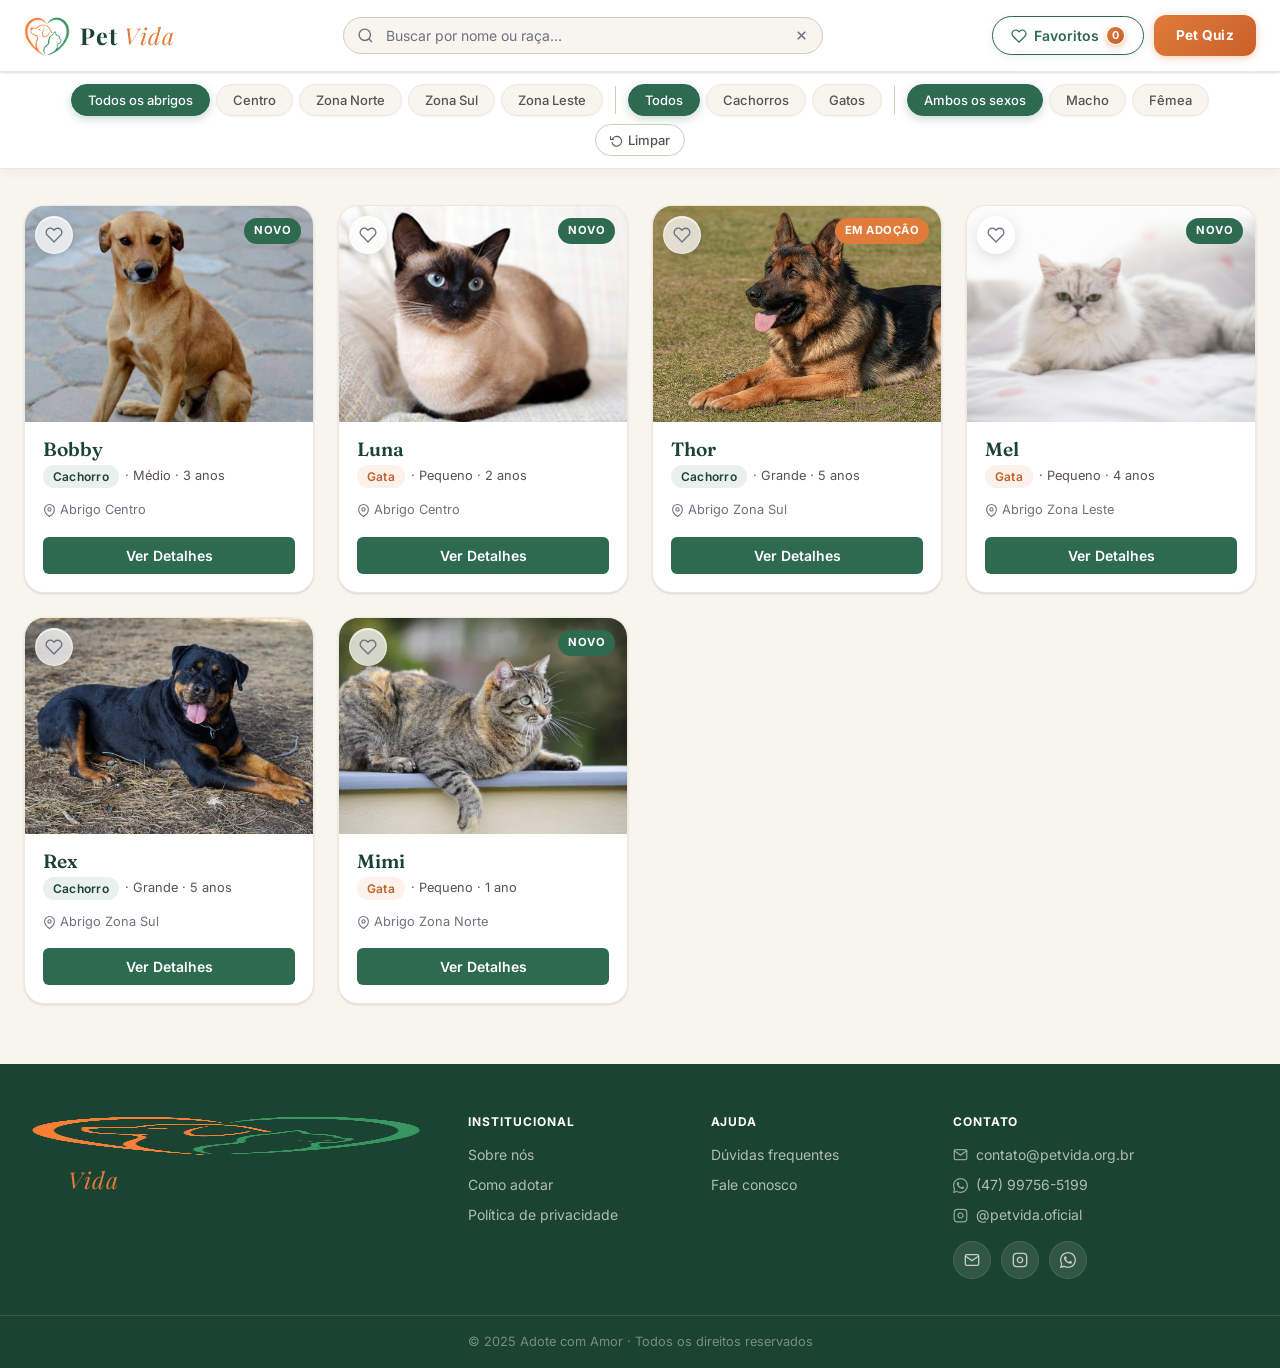
==== commit 00a392fc: "Atualizações" ====
--- a/html/adocao.html
+++ b/html/adocao.html
@@ -20,7 +20,7 @@
     <div class="header-inner">
 
       <!-- Logo + texto Pet Vida — bloco coeso centralizado -->
-      <a href="index.html" class="logo" aria-label="Página inicial">
+      <a href="index.php" class="logo" aria-label="Página inicial">
         <img src="../img/logo_petvida.png" alt="Pet Vida" class="logo-img">
         <!-- [ALTERADO #1] Texto Pet Vida com Playfair Display -->
         <span class="logo-text">Pet <em>Vida</em></span>
@@ -57,7 +57,7 @@
         </button>
 
         <!-- [ALTERADO #5] Botão Pet Quiz: sem ícone, mais "gordinho", agora é um link para quiz.html -->
-        <a href="quiz.html" class="btn-cta" aria-label="Pet Quiz">
+        <a href="quiz.php" class="btn-cta" aria-label="Pet Quiz">
           Pet Quiz
         </a>
       </div>
@@ -405,19 +405,19 @@
   <footer role="contentinfo">
     <div class="footer-inner">
       <div class="footer-marca">
-        <span class="logo-icon" aria-hidden="true">🐾</span>
-        <p class="footer-slogan">Adote amor.<br><em>Mude uma vida.</em></p>
+        <img src="../img/logo_petvida.png" alt="Pet Vida" class="logo-img">
+        <span class="logo-text">Pet <em>Vida</em></span>
       </div>
       <div class="footer-links">
         <h4>Institucional</h4>
         <!-- [ALTERADO #6] Todos redirecionam para index.html -->
-        <a href="index.html">Sobre nós</a>
-        <a href="index.html">Como adotar</a>
-        <a href="index.html">Política de privacidade</a>
+        <a href="index.php">Sobre nós</a>
+        <a href="index.php">Como adotar</a>
+        <a href="index.php">Política de privacidade</a>
       </div>
       <div class="footer-links">
         <h4>Ajuda</h4>
-        <a href="index.html">Dúvidas frequentes</a>
+        <a href="index.php">Dúvidas frequentes</a>
         <a href="mailto:contato@petvida.org.br">Fale conosco</a>
       </div>
       <!-- [ALTERADO #6] Seção de contato com WhatsApp, Email e Instagram -->
--- a/css/adocao.css
+++ b/css/adocao.css
@@ -269,10 +269,10 @@
   gap: 8px;
   background: linear-gradient(135deg, var(--laranja) 0%, #c9602a 100%);
   color: var(--branco);
-  padding: 14px 30px;
+  padding: 10px 22px;
   border-radius: var(--radius);
   font-family: 'Inter', sans-serif;
-  font-size: .9375rem;
+  font-size: .85rem;
   font-weight: 700;
   text-decoration: none;
   white-space: nowrap;
@@ -712,7 +712,7 @@
 }
 
 .footer-marca { display: flex; flex-direction: column; gap: 10px; }
-.footer-marca .logo-icon { font-size: 2rem; }
+.footer-marca .footer-logo-img { height: 50px; width: auto; display: block; filter: brightness(0) invert(1); opacity: .95; }
 
 .footer-slogan {
   font-family: 'Fraunces', serif;
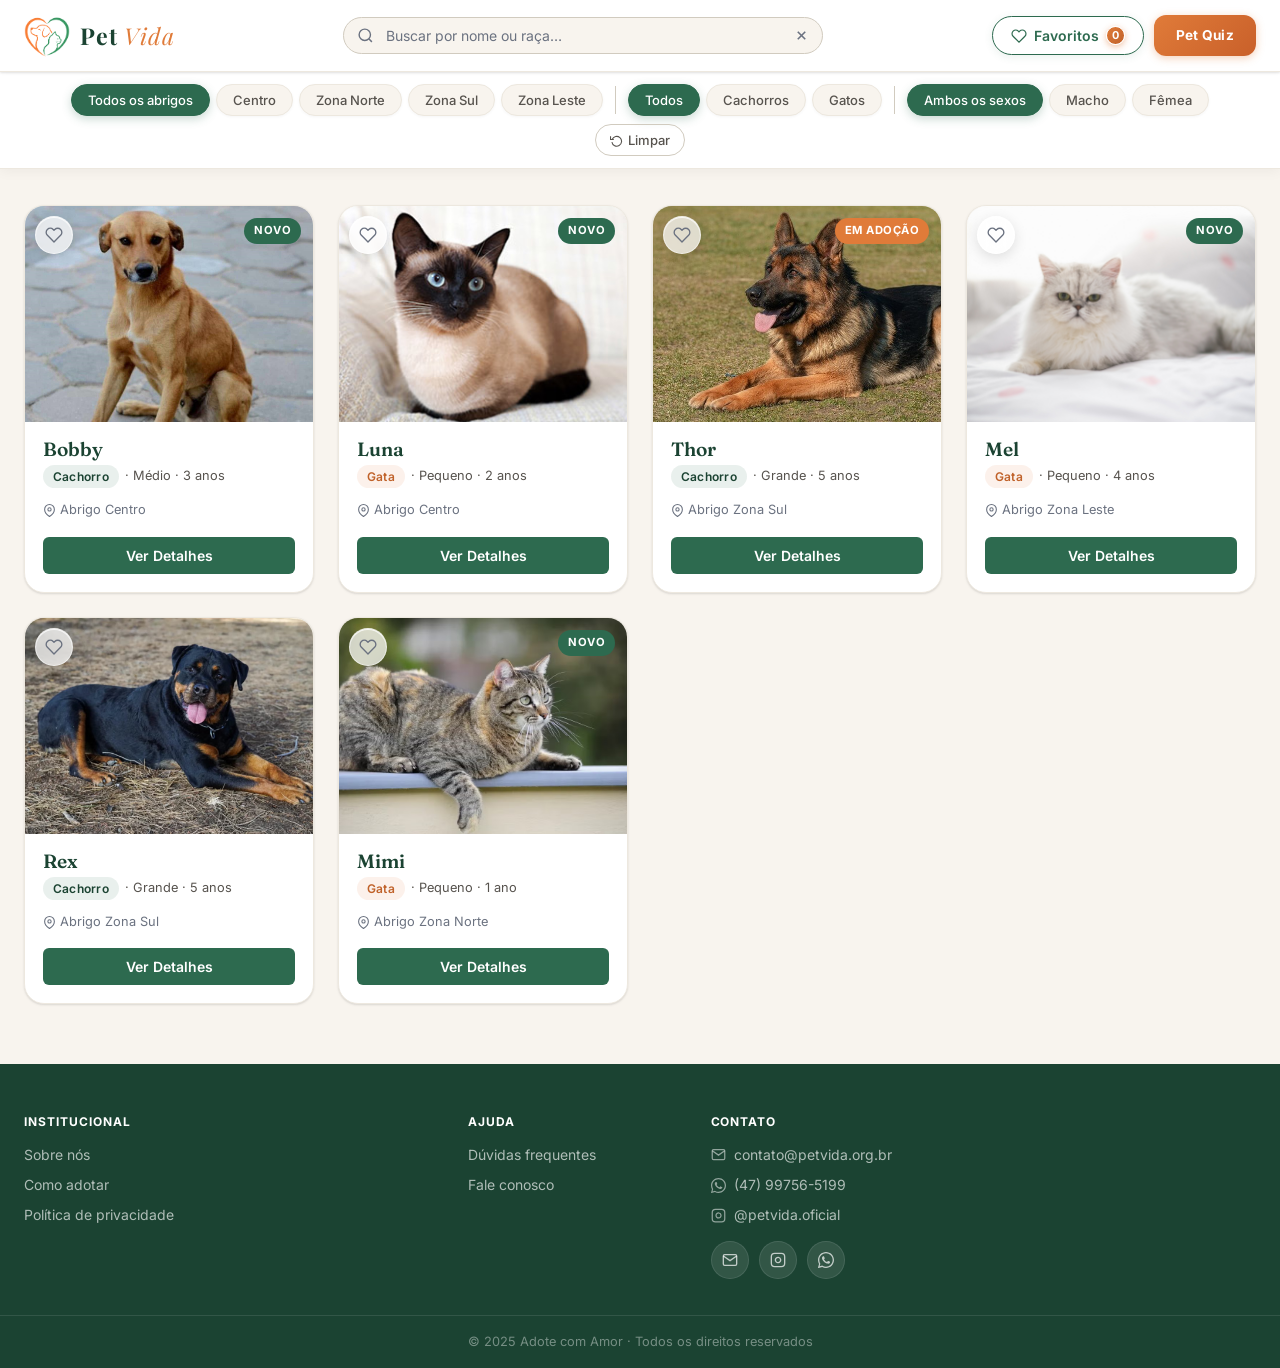
==== commit 98f5179e: "Atualizações no Pet Quiz" ====
--- a/html/adocao.html
+++ b/html/adocao.html
@@ -57,7 +57,7 @@
         </button>
 
         <!-- [ALTERADO #5] Botão Pet Quiz: sem ícone, mais "gordinho", agora é um link para quiz.html -->
-        <a href="quiz.php" class="btn-cta" aria-label="Pet Quiz">
+        <a href="../html/quiz.html" class="btn-cta" aria-label="Pet Quiz">
           Pet Quiz
         </a>
       </div>
@@ -404,10 +404,6 @@
   <!-- [ALTERADO #6] Links redirecionam para index.html; ícones de contato atualizados -->
   <footer role="contentinfo">
     <div class="footer-inner">
-      <div class="footer-marca">
-        <img src="../img/logo_petvida.png" alt="Pet Vida" class="logo-img">
-        <span class="logo-text">Pet <em>Vida</em></span>
-      </div>
       <div class="footer-links">
         <h4>Institucional</h4>
         <!-- [ALTERADO #6] Todos redirecionam para index.html -->
@@ -547,4 +543,4 @@
 
   <script src="../js/adocao.js"></script>
 </body>
-</html>
+</html>
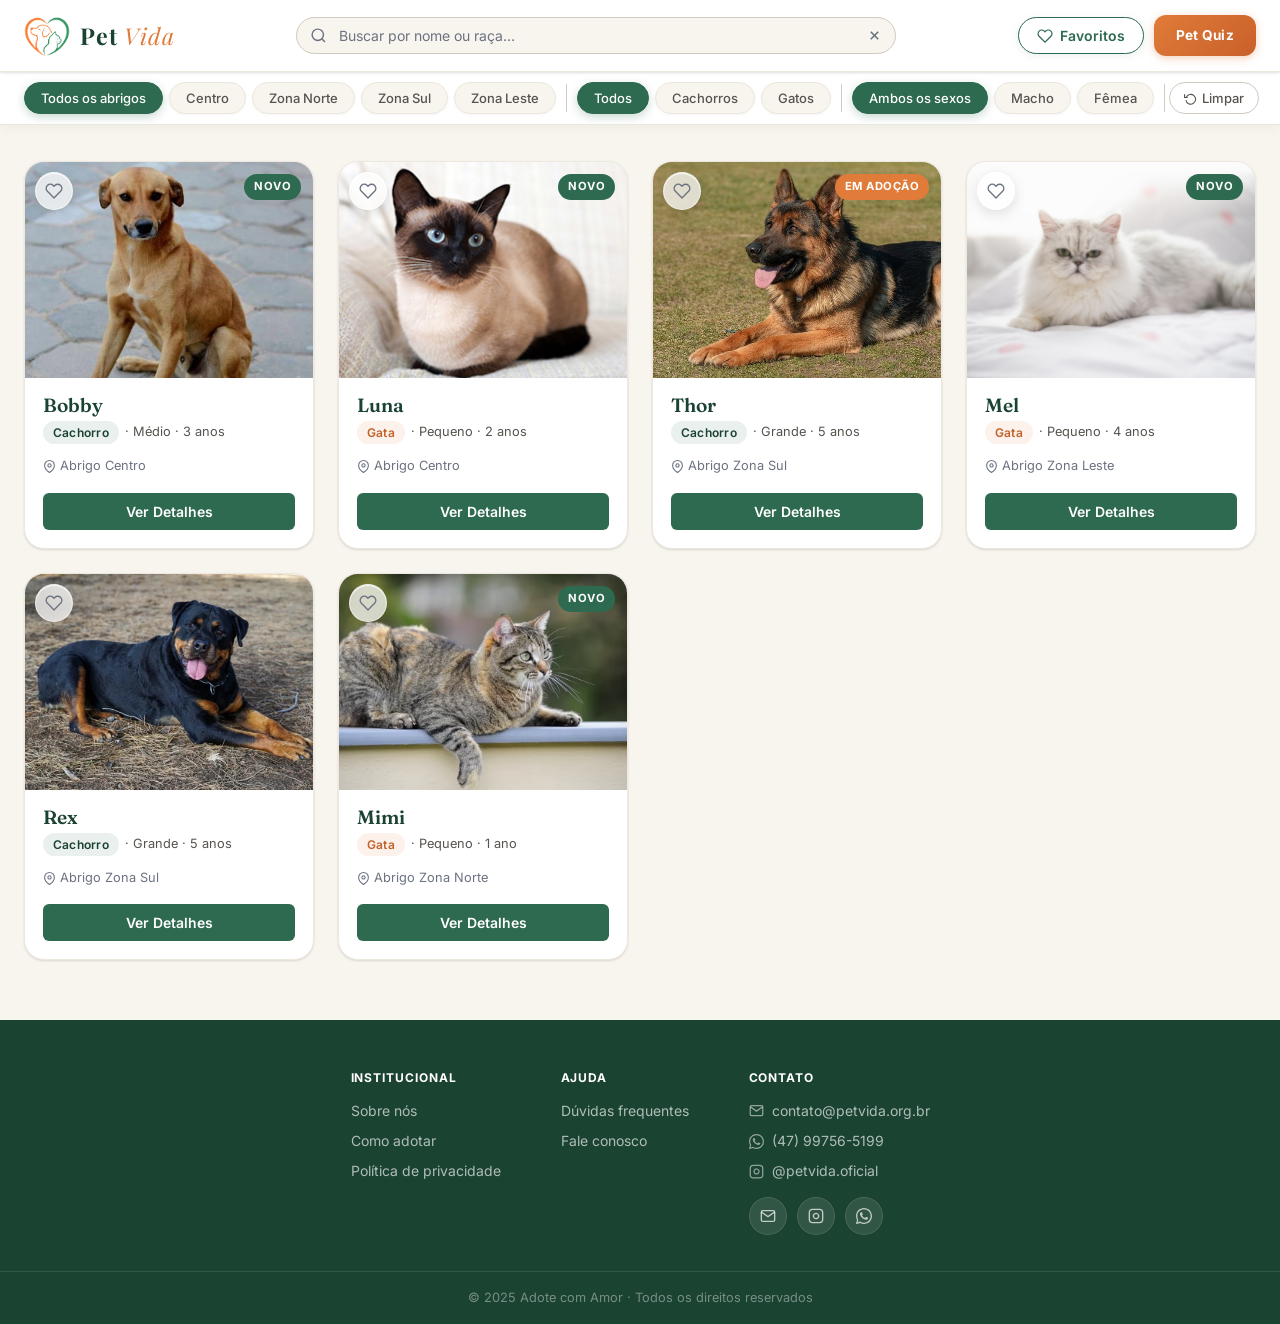
==== commit 5b67cf84: "Finalização da parte da adoção e melhorias no quiz" ====
--- a/html/adocao.html
+++ b/html/adocao.html
@@ -113,11 +113,14 @@
         </button>
       </div>
 
-      <!-- Botão limpar filtros -->
-      <button class="filtro-limpar" id="btn-limpar-filtros" aria-label="Limpar todos os filtros">
-        <svg viewBox="0 0 24 24" fill="none" stroke="currentColor" stroke-width="2"><polyline points="1 4 1 10 7 10"/><path d="M3.51 15a9 9 0 1 0 .49-4.87"/></svg>
-        Limpar
-      </button>
+      <!-- Separador + Limpar sempre juntos na mesma linha -->
+      <div class="filtro-limpar-grupo">
+        <div class="filtros-separador" aria-hidden="true"></div>
+        <button class="filtro-limpar" id="btn-limpar-filtros" aria-label="Limpar todos os filtros">
+          <svg viewBox="0 0 24 24" fill="none" stroke="currentColor" stroke-width="2"><polyline points="1 4 1 10 7 10"/><path d="M3.51 15a9 9 0 1 0 .49-4.87"/></svg>
+          Limpar
+        </button>
+      </div>
 
     </div>
   </div>
--- a/css/adocao.css
+++ b/css/adocao.css
@@ -116,7 +116,7 @@
 /* ── Busca na Navbar ────────────────────────────────────────── */
 .nav-busca-wrapper {
   flex: 1;
-  max-width: 480px;
+  max-width: 600px;
   margin: 0 auto;
 }
 
@@ -249,6 +249,9 @@
   box-shadow: 0 2px 6px rgba(224,123,57,.45);
   border: 1.5px solid var(--branco);
 }
+
+/* Garante que o atributo hidden esconda o badge mesmo com display: inline-flex */
+.favoritos-count[hidden] { display: none; }
 
 /* [ALTERADO #7] Animação sutil de "pop" quando o contador muda (favoritar/desfavoritar) */
 @keyframes favCountPop {
@@ -325,19 +328,32 @@
 .filtros-bar-inner {
   max-width: 1280px;
   margin: 0 auto;
-  padding: 12px 24px;
-  display: flex;
-  flex-wrap: wrap;
-  align-items: center;
-  justify-content: center;
-  gap: 8px;
+  padding: 10px 24px;
+  display: flex;
+  flex-wrap: nowrap;
+  align-items: center;
+  justify-content: flex-start;
+  gap: 6px;
+  overflow-x: auto;
+  scrollbar-width: none;
+  min-height: 0;
+}
+
+.filtros-bar-inner::-webkit-scrollbar { display: none; }
+
+/* Wrapper que mantém separador + botão Limpar sempre juntos */
+.filtro-limpar-grupo {
+  display: flex;
+  align-items: center;
+  flex-shrink: 0;
 }
 
 .filtros-grupo {
   display: flex;
-  flex-wrap: wrap;
+  flex-wrap: nowrap;
   gap: 6px;
   align-items: center;
+  flex-shrink: 0;
 }
 
 /* [ALTERADO #2] Pills redesenhadas — modernas, sofisticadas, sem emojis */
@@ -706,9 +722,11 @@
   max-width: 1280px;
   margin: 0 auto;
   padding: 48px 24px 36px;
-  display: grid;
-  grid-template-columns: 2fr 1fr 1fr 1.5fr;
-  gap: 40px;
+  display: flex;
+  justify-content: center;
+  align-items: flex-start;
+  flex-wrap: wrap;
+  gap: 60px;
 }
 
 .footer-marca { display: flex; flex-direction: column; gap: 10px; }
@@ -1196,7 +1214,7 @@
 
 /* ── Responsividade ──────────────────────────────────────────── */
 @media (max-width: 1024px) {
-  .footer-inner { grid-template-columns: 1fr 1fr; gap: 32px; }
+  .footer-inner { gap: 40px; }
   .detalhes-container { grid-template-columns: 1fr; gap: 24px; }
   .carrossel-col { position: static; }
 }
@@ -1244,14 +1262,14 @@
   .filtros-separador { display: none; }
 
   .pets-container { grid-template-columns: repeat(auto-fill, minmax(160px, 1fr)); gap: 16px; }
-  .footer-inner { grid-template-columns: 1fr 1fr; padding: 32px 20px 24px; }
+  .footer-inner { gap: 32px; padding: 32px 20px 24px; }
   .detalhes-container { padding: 20px 16px 60px; }
   .info-pet { padding: 20px; }
 }
 
 @media (max-width: 480px) {
   .pets-container { grid-template-columns: 1fr 1fr; gap: 12px; }
-  .footer-inner { grid-template-columns: 1fr; gap: 24px; }
+  .footer-inner { flex-direction: column; align-items: center; gap: 24px; }
   .modal { padding: 32px 20px 24px; }
   .modal-acoes { flex-direction: column; }
   .btn-sim, .btn-nao { width: 100%; text-align: center; }
@@ -1270,4 +1288,4 @@
     animation-duration: .01ms !important;
     transition-duration: .01ms !important;
   }
-}
+}
